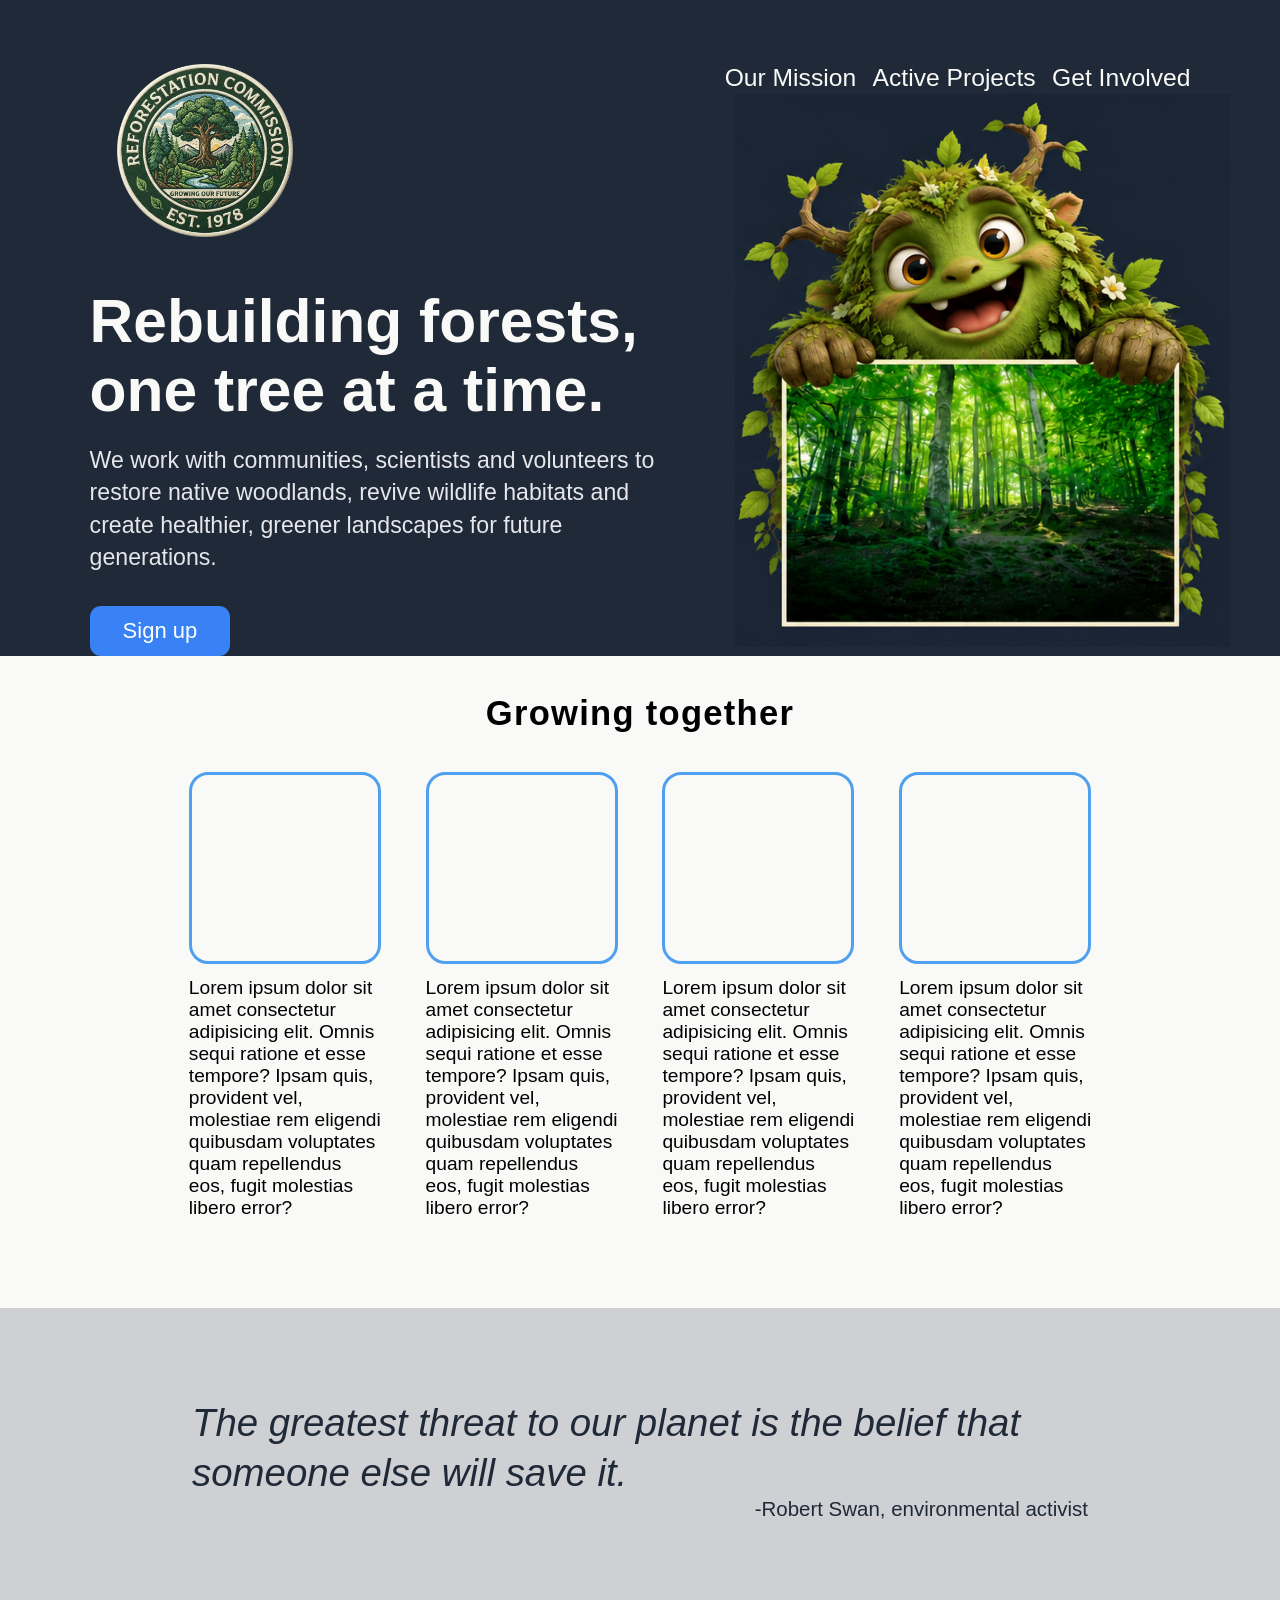
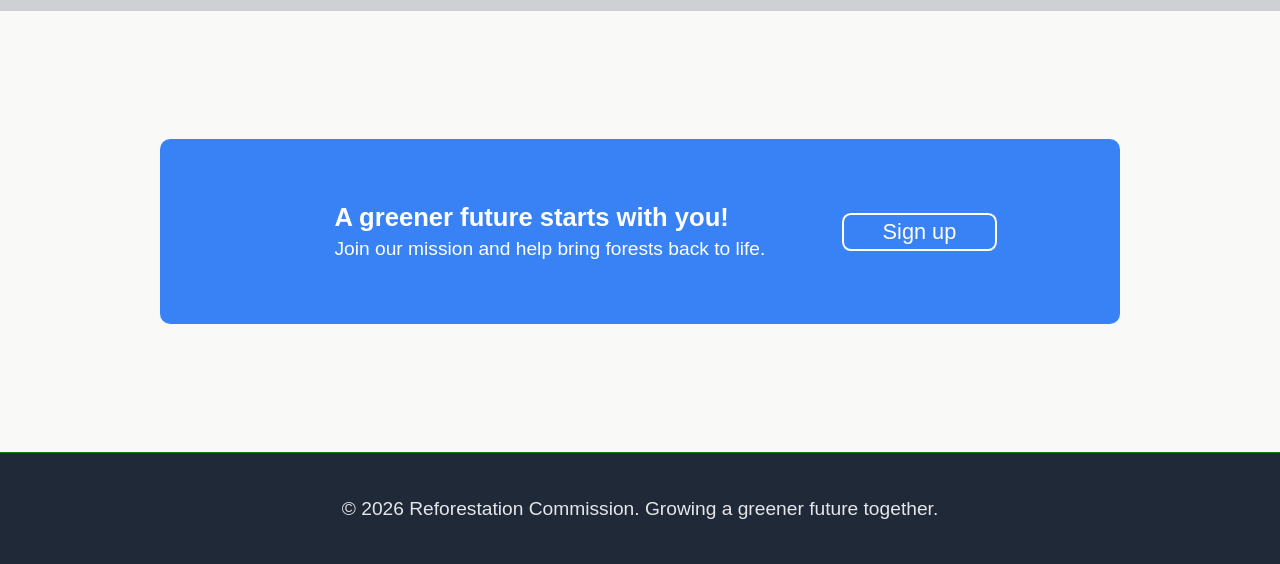
==== index.html @ 8db325bd "Push the thing forward another bit" ====
<!DOCTYPE html>
<html lang="en">

    <head>
        <meta charset="UTF-8">
        <meta name="viewport" content="width=device-width, initial-scale=1.0">
        <title>Document</title>
        <!-- <link rel="preconnect" href="https://fonts.googleapis.com">
        <link rel="preconnect" href="https://fonts.gstatic.com" crossorigin>
        <link href="https://fonts.googleapis.com/css2?family=Roboto:wght@400;800&display=optional" rel="stylesheet"> -->
        <link rel="stylesheet" href="style.css">
    </head>

    <body>
        <div class="page">
            <div class="top">
                <header class="site-header">
                    <div class="logo"><img src="IMG/logoCropped.png" alt="fake logo of 'Reforestation Commission'"
                            width="666" height="655"></div>
                    <div class="links">
                        <ul>
                            <li><a href="#">Our Mission</a></li>
                            <li><a href="#">Active Projects</a></li>
                            <li><a href="#">Get Involved</a></li>
                        </ul>
                    </div>
                </header>
                <div class="hero">
                    <div class="hero-left">
                        <div class="largeText">Rebuilding forests,<br> one tree at a time.</div>
                        <div class="smallText">We work with communities, scientists and volunteers to restore native
                            woodlands, revive wildlife habitats and create healthier, greener landscapes for future
                            generations.
                        </div>
                        <div class="blueButton">
                            <button type="button">Sign up</button>
                        </div>
                    </div>
                    <div class="hero-right"><img src="IMG/monsterWhiteFrame.png" alt="green friendly monster">
                    </div>
                </div>
            </div>
            <div class="factCards">
                <div class="factHeading">Growing together</div>
                <div class="CDlower">
                    <div class="cardDescr">
                        <div class="CDpix"></div>
                        <div class="CDdescr">Lorem ipsum dolor sit amet consectetur adipisicing elit. Omnis sequi ratione et esse tempore? Ipsam quis, provident vel, molestiae rem eligendi quibusdam voluptates quam repellendus eos, fugit molestias libero error?</div>
                    </div>
                     <div class="cardDescr">
                        <div class="CDpix"></div>
                        <div class="CDdescr">Lorem ipsum dolor sit amet consectetur adipisicing elit. Omnis sequi ratione et esse tempore? Ipsam quis, provident vel, molestiae rem eligendi quibusdam voluptates quam repellendus eos, fugit molestias libero error?</div>
                    </div> <div class="cardDescr">
                        <div class="CDpix"></div>
                        <div class="CDdescr">Lorem ipsum dolor sit amet consectetur adipisicing elit. Omnis sequi ratione et esse tempore? Ipsam quis, provident vel, molestiae rem eligendi quibusdam voluptates quam repellendus eos, fugit molestias libero error?</div>
                    </div> <div class="cardDescr">
                        <div class="CDpix"></div>
                        <div class="CDdescr">Lorem ipsum dolor sit amet consectetur adipisicing elit. Omnis sequi ratione et esse tempore? Ipsam quis, provident vel, molestiae rem eligendi quibusdam voluptates quam repellendus eos, fugit molestias libero error?</div>
                    </div>
                </div>
            </div>
            <div class="quote">
               <div class="quoteMiddle">
                   <div class="quoteText">The greatest threat to our planet is the belief that someone else will save it.</div>
                   <div class="quoteAuthor">-Robert Swan, environmental activist</div>
               </div>
            </div>
            <div class="call2action">
                <div class="blueRectangle">
                    <div class="call2ActText">
                        <div class="call1">A greener future starts with you!</div>
                        <div class="call2">Join our mission and help bring forests back to life.</div>
                    </div>
                    <div class="blueButton"><button type="button" class="cta-btn">Sign up</button></div>
                </div>
            </div>
            <div class="footer">
                <div class="footerText">© 2026 Reforestation Commission. Growing a greener future together.</div>
            </div>
        </div>
    </body>

</html>
---- style.css ----
*,
*::before,
*::after {
    box-sizing: border-box;
}

body, .page, .top, .site-header, .hero, .hero-left, .hero-right, .links, .links ul, .blueButton, .logo, .factCards, .quote, .quoteText, .quoteAuthor, .quoteMiddle, .call2action, .footer, .blueRectangle, .call2ActText, .factHeading, .cardDescr, .CDpix, .CDdescr, .CDlower  {
    display: flex;
}

.page, .top, .quoteMiddle, .hero-left, .call2ActText, .factCards, .cardDescr {
    flex-direction: column;
}

body {
    justify-content: center;
    margin: auto;
    background-color: green;
    font-family: Roboto, sans-serif;
}

button {
    white-space: nowrap;
    background-color: transparent;
    font-weight: 500;
}

.page {
    width: 100%;
    max-width: 1400px;
    min-width: 0;
}

.top {
    container: top / inline-size;
    position: relative;
    width: 100%;
    max-width: 1400px;
    background-color: #1F2937;
    padding: 5% 7% 0%;
}

.site-header,
.hero {
    justify-content: space-between;
}

.hero {
    align-items: flex-start;
    padding: 4.5cqw 0 0;
}

.hero-left {
    width: 55%;
}

.hero-right {
    justify-content: center;
    align-items: center;
    margin-top: -17.5cqw;
    width: 45%;
    height: auto;
}

.hero-right img {
    max-width: 100%;
    height: auto;
    display: block;
    margin-left: 7.2cqw;
}

.links {
    justify-content: flex-end;
    width: 50%;
}

.links ul {
    margin: 0;
    padding: 0;
    list-style-type: none;
    gap: 1.5cqw;
}

.links li {
    font-size: 2.24cqw;
}

.links a {
    text-decoration: none;
    color: #F9FAF8;
    white-space: nowrap;
}

.links a:hover {
    text-decoration: underline;
    text-decoration-color: rgb(74, 222, 128);
}

.blueButton {
    display: flex;
}

.blueButton button {
    font-family: inherit;
    background-color: #3882F6;
    color: white;
    padding: 1.1cqw 3cqw;
    font-size: 2cqw;
    margin-top: 1.3cqw;
    border-radius: 1cqw;
    border: 0;
}

.blueButton .cta-btn {
    border: 0.2cqw solid white;
    font-size: 1.7cqw;
    margin: 1cqw;
    padding: 0.3cqw 3cqw;
    border-radius: 0.7cqw;
}

.blueButton button:hover {
    background-color: #50A0F0;
}

.largeText,
.smallText {
    padding-bottom: 1.65cqw;
}

.largeText {
    font-size: 5.5cqw;
    font-weight: 800;
    width: 100%;
    color: #F9FAF8;
    line-height: 1.15;
}

.smallText {
    font-size: 2.1cqw;
    color: #E5E7EB;
    width: 100%;
    line-height: 1.4;
}

.logo {
    justify-content: flex-start;
    width: 50%;
    height: auto;
    padding: 0 2.5cqw;
}

.logo img {
    width: 16cqw;
    height: auto;
}

.factCards, .quote, .call2action, .footer {
    position: relative;
    width: 100%;
    max-width: 1400px;
}

.factCards, .call2action {
    background-color: #F9FAF8;
}

.factCards {
    container: factCards / inline-size;
}

.factHeading {
    font-size: 2.7cqw;
    font-weight: 900;
    justify-content: center;
    align-items:flex-start;
    margin: 3cqw 0;
    letter-spacing: 0.1cqw;
}

.CDlower {
    justify-content: center;
    gap: 3.5cqw;width: 100%;
    margin-bottom: 7cqw;
}

.cardDescr {
    width: 15cqw;
    gap: 1cqw;
}

.CDpix {
    aspect-ratio: 1 / 1;
    width: 100%;
    border: 0.3cqw solid #50A0F0;
    border-radius: 1.5cqw;
    overflow: hidden;
}

.CDdescr {
    font-size: 1.5cqw;
    text-align: left;
}

.quote {
    container: factCards / inline-size;
    background-color: #cfd0d3;
    color: #1F2937;
}

.quoteText {
    font-weight: 300;
    font-style: italic;
    font-size: 3cqw;
    line-height: 1.3;
}

.quoteAuthor {
    font-weight: 500;
    font-size: 1.6cqw;
    justify-content: flex-end;
}

.quoteMiddle {
    width: 70cqw;
    justify-content: center;
    align-content: center;
    margin: 7cqw auto;
}

.call2action {
    container: call2action / inline-size;
}

.call1, .call2 {color: white;}

.call1 {
    font-size: 2cqw;
    font-weight: 700;
}

.call2 {
    font-size: 1.5cqw;
    font-weight: 300;
}

.call2ActText {
    padding: 5cqw;
    gap: 0.5cqw;
}

.blueRectangle {
    background-color: #3882F6;
    width: 75cqw;
    margin: 10cqw auto;
    justify-content: center;
    align-items: center;
    border-radius: 0.8cqw;
}

.footer {
    container: footer / inline-size;
    background-color: #1F2937;
    justify-content: center;
    align-items: center;
}

.footerText {
    font-size: 1.5cqw;
    padding: 3.5cqw 0;
    color: #E5E7EB;
}
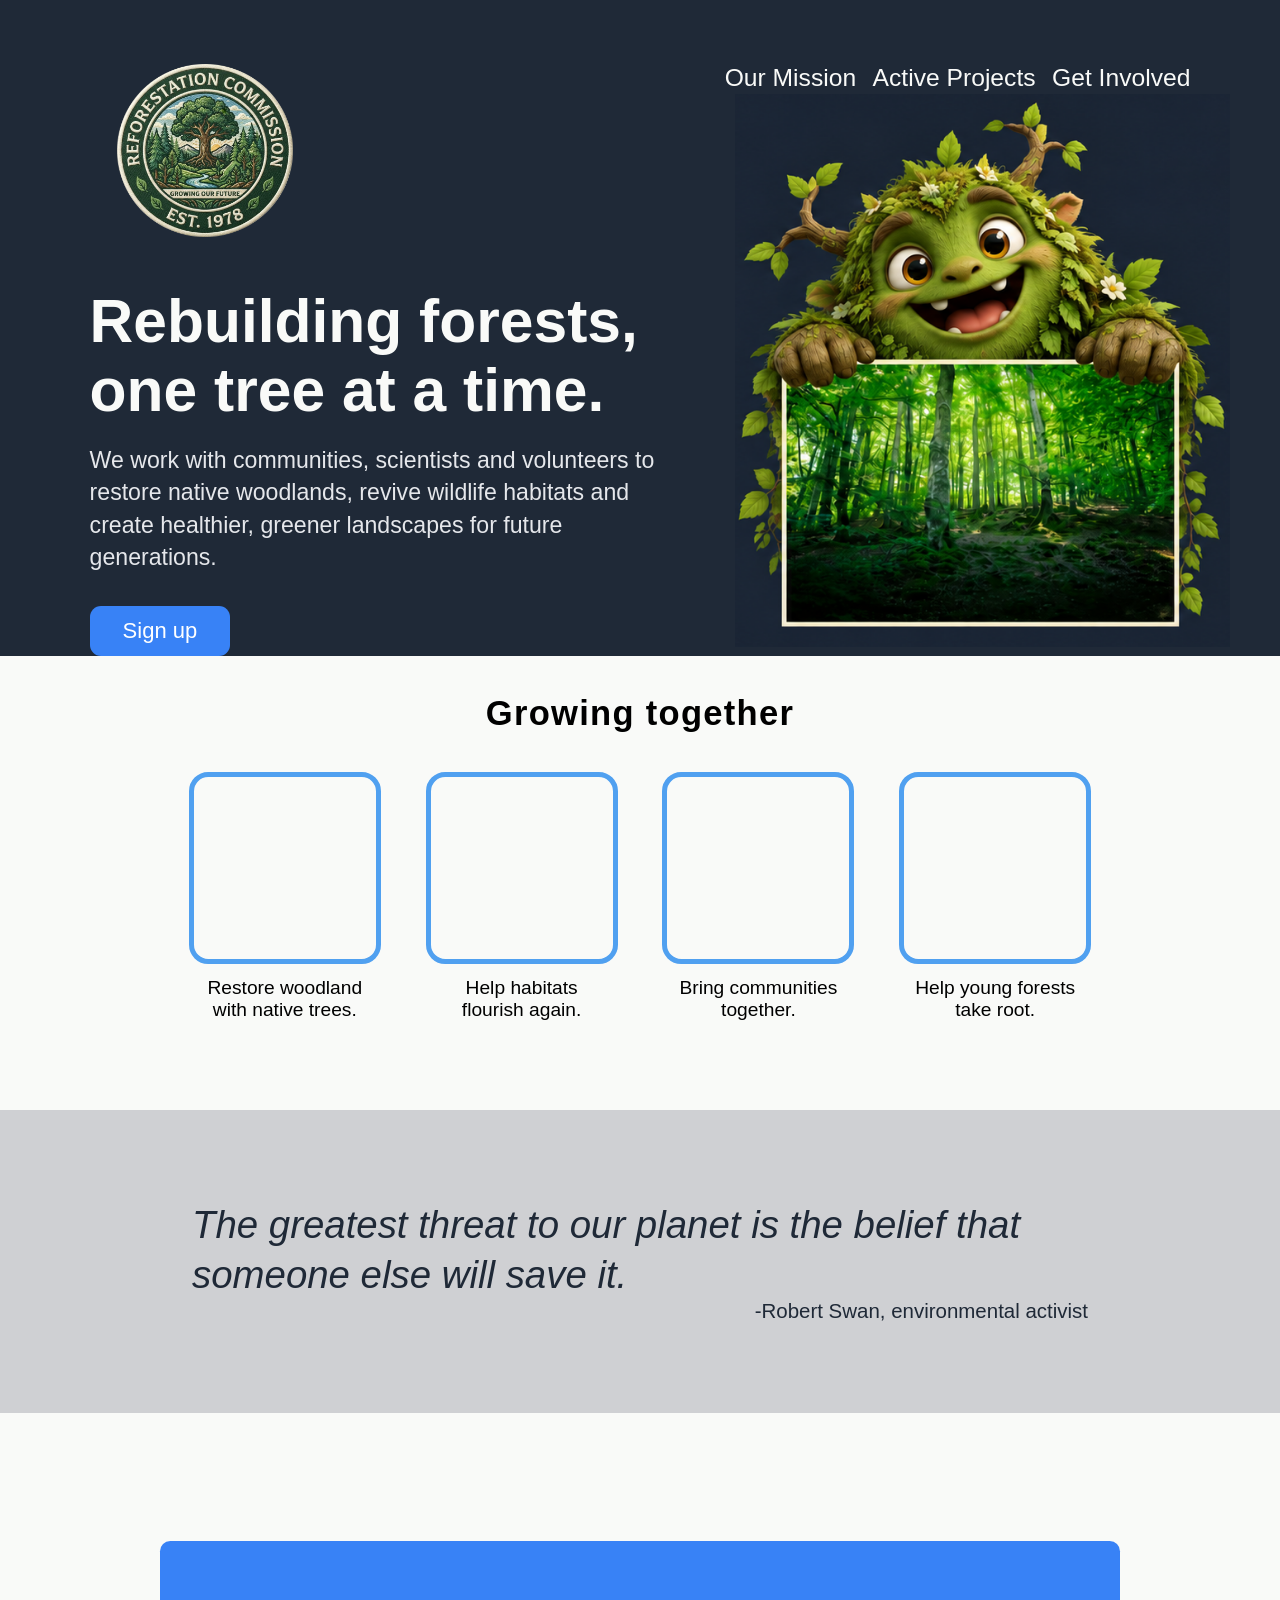
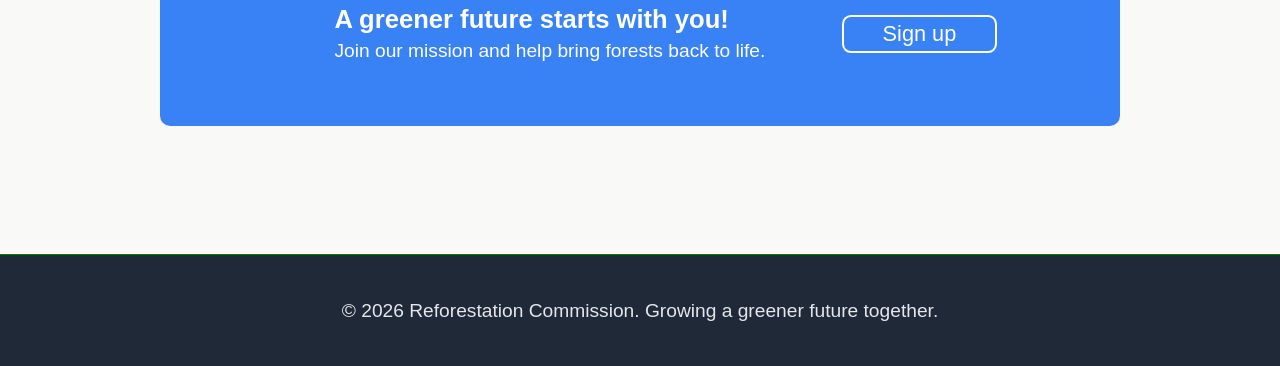
==== commit 8c428b07: "Ok, some more changes." ====
--- a/index.html
+++ b/index.html
@@ -45,17 +45,17 @@
                 <div class="CDlower">
                     <div class="cardDescr">
                         <div class="CDpix"></div>
-                        <div class="CDdescr">Lorem ipsum dolor sit amet consectetur adipisicing elit. Omnis sequi ratione et esse tempore? Ipsam quis, provident vel, molestiae rem eligendi quibusdam voluptates quam repellendus eos, fugit molestias libero error?</div>
+                        <div class="CDdescr">Restore woodland with native trees.</div>
                     </div>
                      <div class="cardDescr">
                         <div class="CDpix"></div>
-                        <div class="CDdescr">Lorem ipsum dolor sit amet consectetur adipisicing elit. Omnis sequi ratione et esse tempore? Ipsam quis, provident vel, molestiae rem eligendi quibusdam voluptates quam repellendus eos, fugit molestias libero error?</div>
+                        <div class="CDdescr">Help habitats flourish&nbsp;again.</div>
                     </div> <div class="cardDescr">
                         <div class="CDpix"></div>
-                        <div class="CDdescr">Lorem ipsum dolor sit amet consectetur adipisicing elit. Omnis sequi ratione et esse tempore? Ipsam quis, provident vel, molestiae rem eligendi quibusdam voluptates quam repellendus eos, fugit molestias libero error?</div>
+                        <div class="CDdescr">Bring communities together.</div>
                     </div> <div class="cardDescr">
                         <div class="CDpix"></div>
-                        <div class="CDdescr">Lorem ipsum dolor sit amet consectetur adipisicing elit. Omnis sequi ratione et esse tempore? Ipsam quis, provident vel, molestiae rem eligendi quibusdam voluptates quam repellendus eos, fugit molestias libero error?</div>
+                        <div class="CDdescr">Help young forests take root.</div>
                     </div>
                 </div>
             </div>
--- a/style.css
+++ b/style.css
@@ -192,14 +192,14 @@
 .CDpix {
     aspect-ratio: 1 / 1;
     width: 100%;
-    border: 0.3cqw solid #50A0F0;
+    border: 0.4cqw solid #50A0F0;
     border-radius: 1.5cqw;
     overflow: hidden;
 }
 
 .CDdescr {
     font-size: 1.5cqw;
-    text-align: left;
+    text-align: center;
 }
 
 .quote {
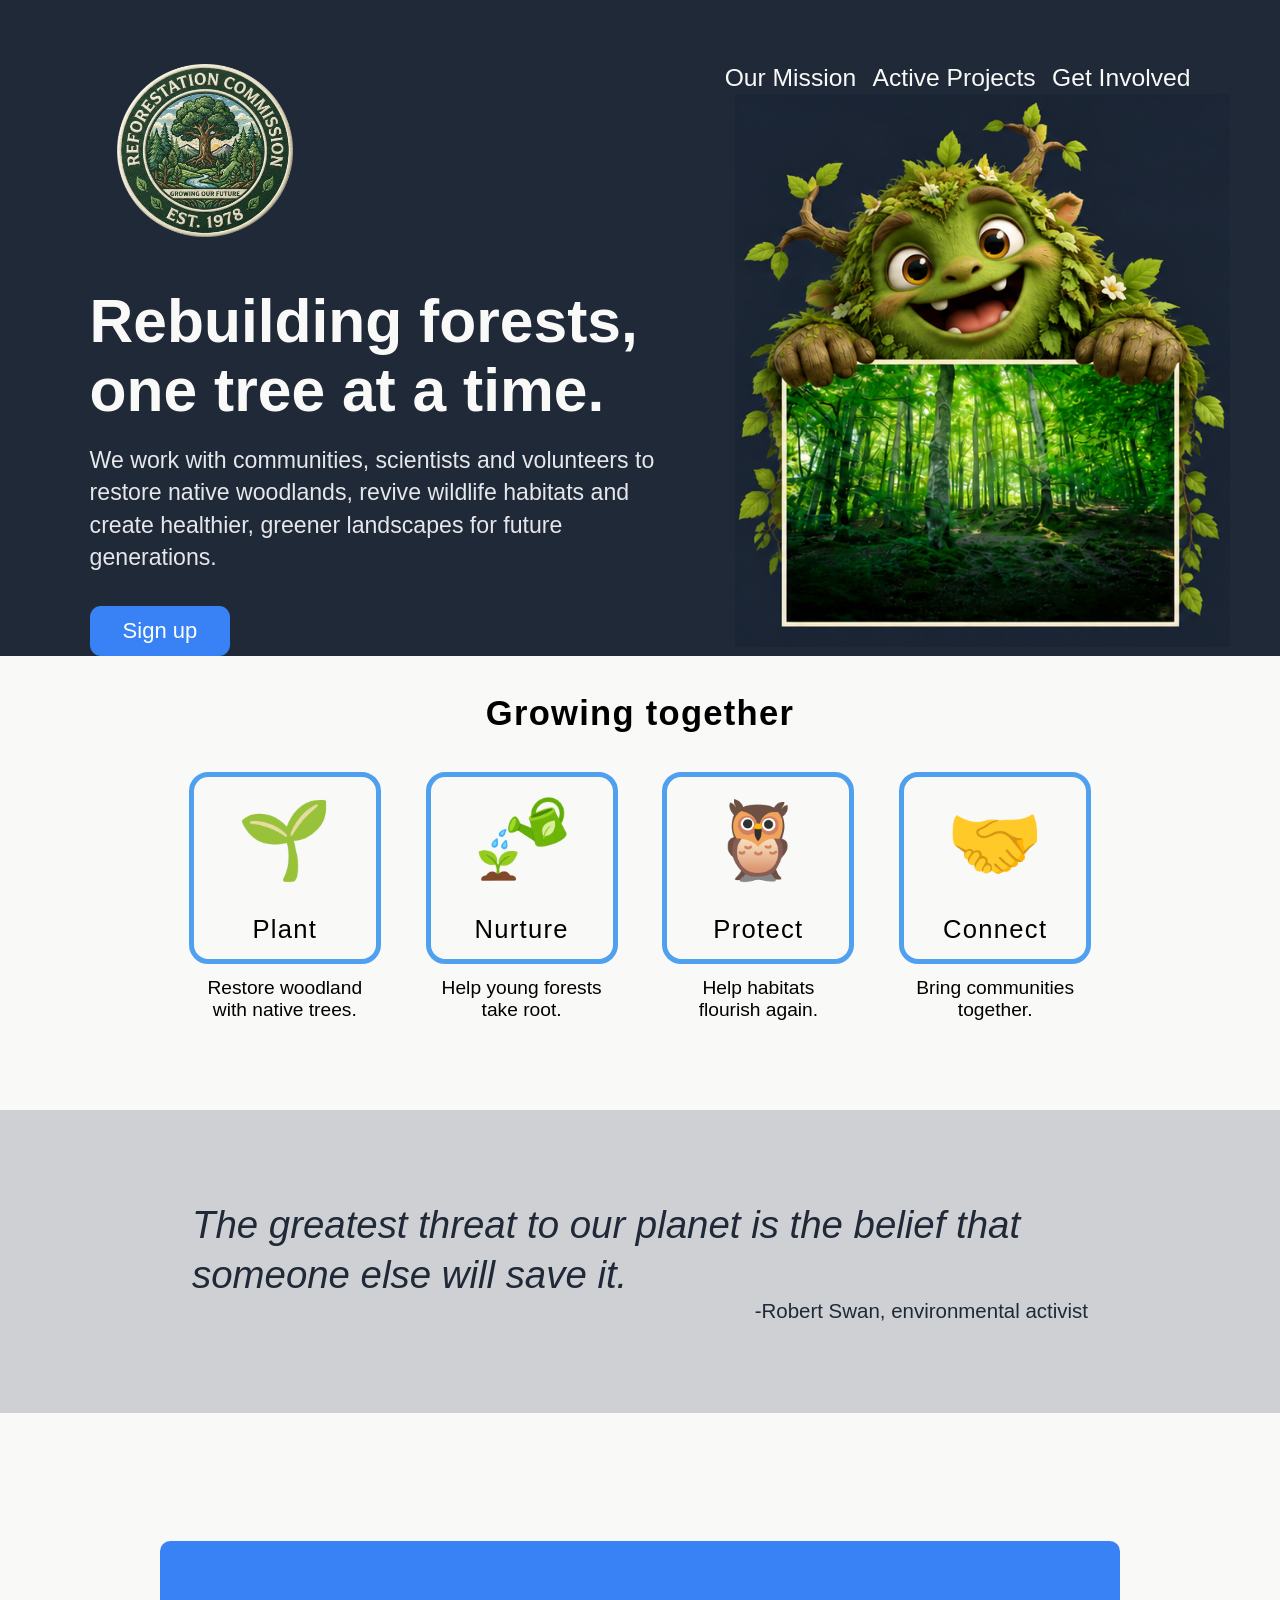
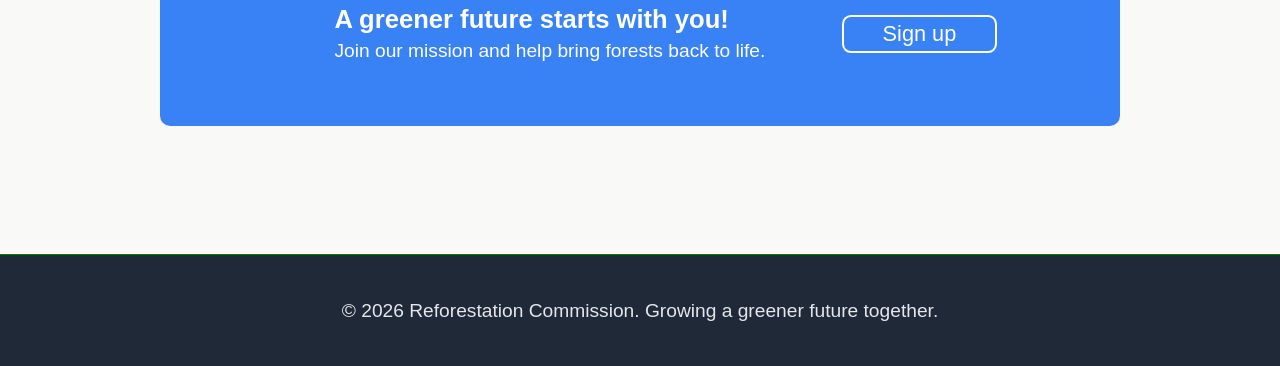
==== commit 56be6482: "Fix format of "Nurture" info-card The purpose: to make it consistent with generic icons used in the " ====
--- a/index.html
+++ b/index.html
@@ -44,19 +44,34 @@
                 <div class="factHeading">Growing together</div>
                 <div class="CDlower">
                     <div class="cardDescr">
-                        <div class="CDpix"></div>
+                        <div class="CDpix">
+                            <div class="icon">🌱️</div>
+                            <div class="text">Plant</div>
+                        </div>
                         <div class="CDdescr">Restore woodland with native trees.</div>
                     </div>
-                     <div class="cardDescr">
-                        <div class="CDpix"></div>
-                        <div class="CDdescr">Help habitats flourish&nbsp;again.</div>
-                    </div> <div class="cardDescr">
-                        <div class="CDpix"></div>
-                        <div class="CDdescr">Bring communities together.</div>
-                    </div> <div class="cardDescr">
-                        <div class="CDpix"></div>
+                    <div class="cardDescr">
+                        <div class="CDpix">
+                            <div class="icon"><img src="IMG/watering.png" alt="Nurturing Seedling with Watering Can - Icon" width="1254" height="1254"></div>
+                            <div class="text">Nurture</div>
+                        </div>
                         <div class="CDdescr">Help young forests take root.</div>
                     </div>
+                    <div class="cardDescr">
+                        <div class="CDpix">
+                            <div class="icon">🦉️</div>
+                            <div class="text">Protect</div>
+                        </div>
+                        <div class="CDdescr">Help habitats flourish&nbsp;again.</div>
+                    </div> 
+                    <div class="cardDescr">
+                        <div class="CDpix">
+                            <div class="icon">🤝️</div>
+                            <div class="text">Connect</div>
+                        </div>
+                        <div class="CDdescr">Bring communities together.</div>
+                    </div> 
+                    
                 </div>
             </div>
             <div class="quote">
--- a/style.css
+++ b/style.css
@@ -4,11 +4,11 @@
     box-sizing: border-box;
 }
 
-body, .page, .top, .site-header, .hero, .hero-left, .hero-right, .links, .links ul, .blueButton, .logo, .factCards, .quote, .quoteText, .quoteAuthor, .quoteMiddle, .call2action, .footer, .blueRectangle, .call2ActText, .factHeading, .cardDescr, .CDpix, .CDdescr, .CDlower  {
+body, .page, .top, .site-header, .hero, .hero-left, .hero-right, .links, .links ul, .blueButton, .logo, .factCards, .quote, .quoteText, .quoteAuthor, .quoteMiddle, .call2action, .footer, .blueRectangle, .call2ActText, .factHeading, .cardDescr, .CDpix, .CDdescr, .CDlower, .CDpix .icon, .CDpix .text  {
     display: flex;
 }
 
-.page, .top, .quoteMiddle, .hero-left, .call2ActText, .factCards, .cardDescr {
+.page, .top, .quoteMiddle, .hero-left, .call2ActText, .factCards, .cardDescr, .CDpix {
     flex-direction: column;
 }
 
@@ -195,6 +195,31 @@
     border: 0.4cqw solid #50A0F0;
     border-radius: 1.5cqw;
     overflow: hidden;
+    gap: 1cqw;
+}
+
+.CDpix .icon {
+    flex: 0 0 9cqw;
+    width: 9cqw;
+    align-self: center;
+    font-size: 6cqw;
+    line-height: 1;
+    justify-content: center;
+    align-items: center;
+    margin: 0.4cqw 0;
+}
+
+.CDpix .icon img {
+    width: 100%;
+    height: auto;
+}
+
+.CDpix .text {
+    justify-content: center;
+    align-content: center;
+    font-size: 2cqw;
+    font-weight: 500;
+    letter-spacing: 0.1cqw;
 }
 
 .CDdescr {
@@ -203,7 +228,7 @@
 }
 
 .quote {
-    container: factCards / inline-size;
+    container: quote / inline-size;
     background-color: #cfd0d3;
     color: #1F2937;
 }
@@ -269,5 +294,4 @@
     font-size: 1.5cqw;
     padding: 3.5cqw 0;
     color: #E5E7EB;
-}
-
+}
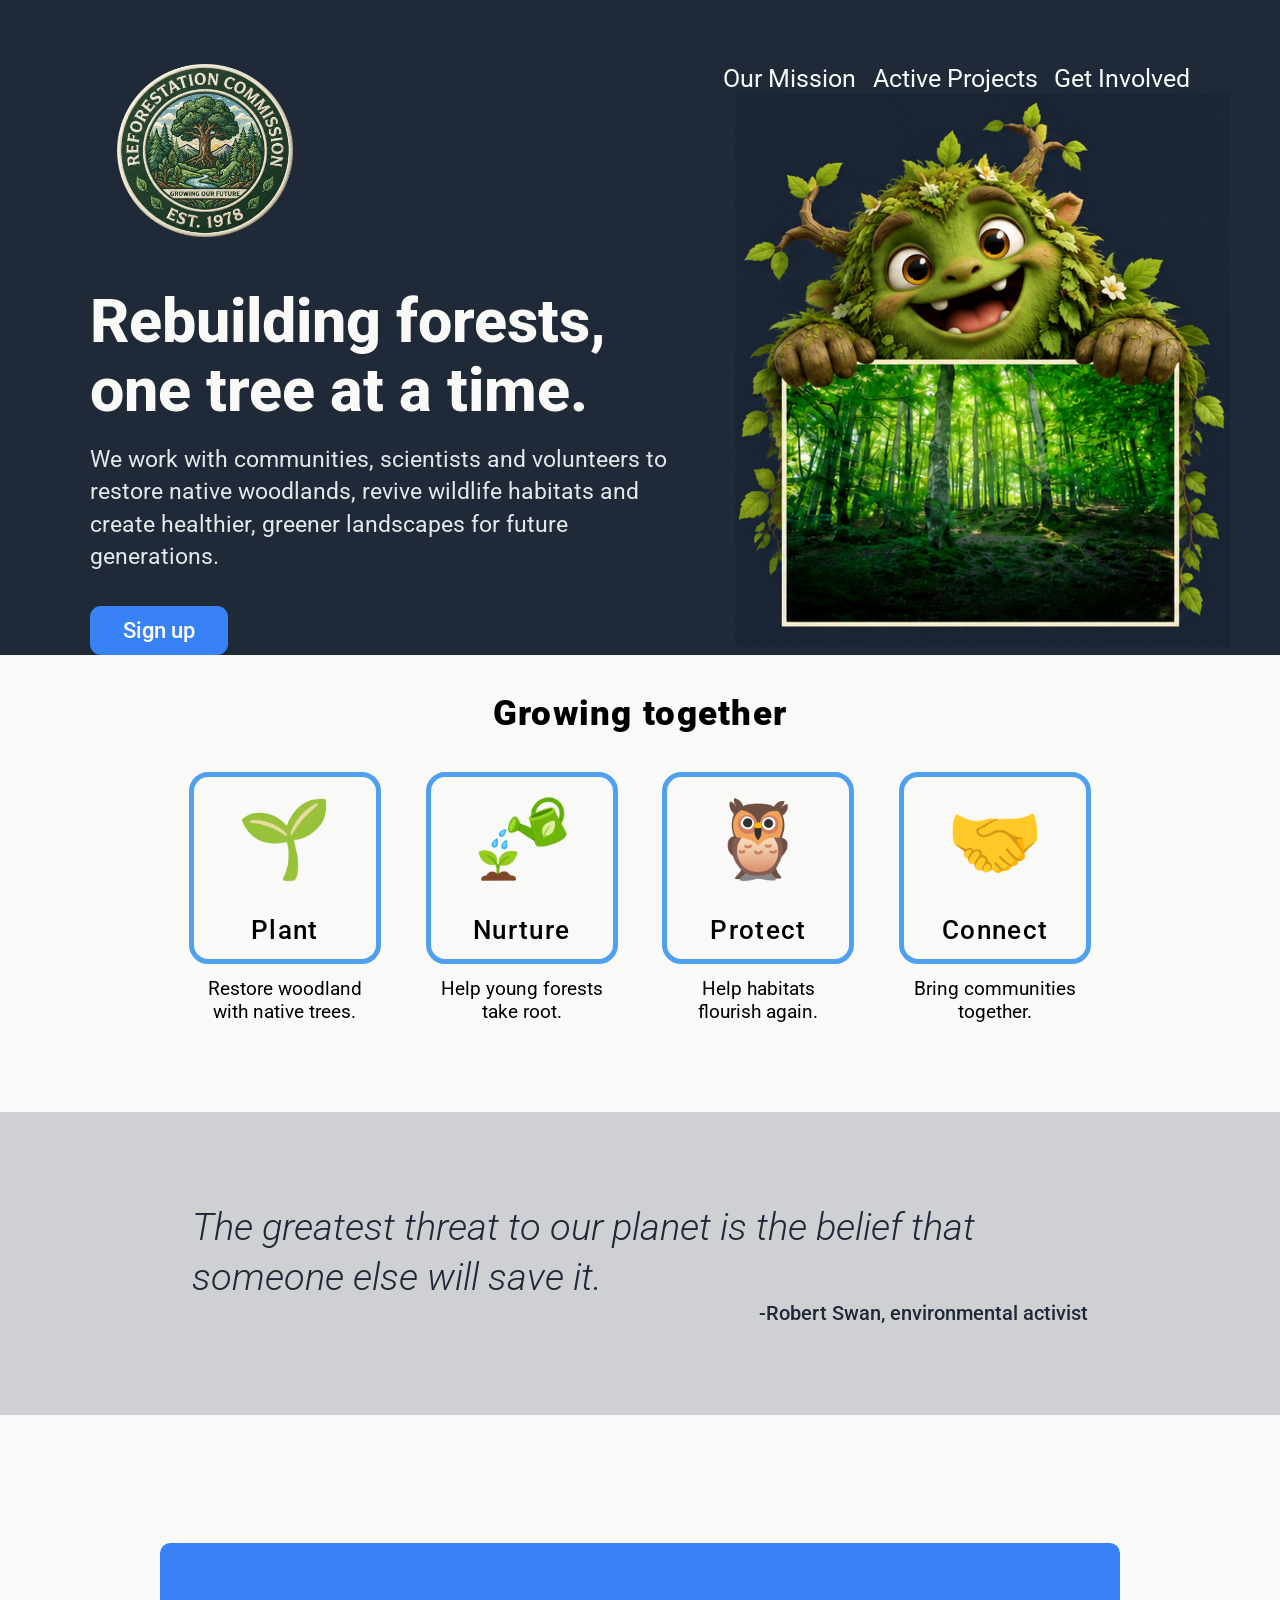
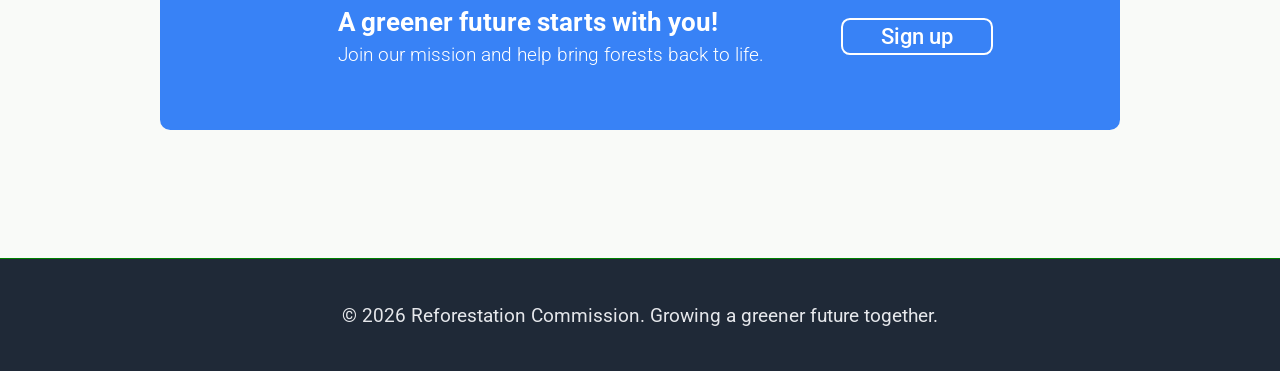
==== commit e26691df: "FINISH THE COMPLETE 'BEFORE BREAKPOINTS' STAGE Now, the only thing remaining is implementing respons" ====
--- a/index.html
+++ b/index.html
@@ -4,94 +4,95 @@
     <head>
         <meta charset="UTF-8">
         <meta name="viewport" content="width=device-width, initial-scale=1.0">
-        <title>Document</title>
+        <title>Reforestation Commission | Rebuilding Forests</title>
         <!-- <link rel="preconnect" href="https://fonts.googleapis.com">
         <link rel="preconnect" href="https://fonts.gstatic.com" crossorigin>
         <link href="https://fonts.googleapis.com/css2?family=Roboto:wght@400;800&display=optional" rel="stylesheet"> -->
+        <link rel="preload" href="./fonts/roboto-variable-latin.woff2" as="font" type="font/woff2" crossorigin>
         <link rel="stylesheet" href="style.css">
     </head>
 
     <body>
         <div class="page">
-            <div class="top">
-                <header class="site-header">
-                    <div class="logo"><img src="IMG/logoCropped.png" alt="fake logo of 'Reforestation Commission'"
-                            width="666" height="655"></div>
-                    <div class="links">
-                        <ul>
-                            <li><a href="#">Our Mission</a></li>
-                            <li><a href="#">Active Projects</a></li>
-                            <li><a href="#">Get Involved</a></li>
-                        </ul>
-                    </div>
-                </header>
-                <div class="hero">
+            <header class="site-header">
+                <div class="logo"><img src="IMG/logoCropped.png" alt="Reforestation Commission"
+                        width="666" height="655"></div>
+                <nav class="links" aria-label="Main navigation">
+                    <ul>
+                        <li><a href="#">Our Mission</a></li>
+                        <li><a href="#">Active Projects</a></li>
+                        <li><a href="#">Get Involved</a></li>
+                    </ul>
+                </nav>
+            </header>
+            <main class="main-content">
+                <section class="hero">
                     <div class="hero-left">
-                        <div class="largeText">Rebuilding forests,<br> one tree at a time.</div>
-                        <div class="smallText">We work with communities, scientists and volunteers to restore native
+                        <h1 class="largeText">Rebuilding forests,<br> one tree at a time.</h1>
+                        <p class="smallText">We work with communities, scientists and volunteers to restore native
                             woodlands, revive wildlife habitats and create healthier, greener landscapes for future
                             generations.
-                        </div>
+                        </p>
                         <div class="blueButton">
                             <button type="button">Sign up</button>
                         </div>
                     </div>
-                    <div class="hero-right"><img src="IMG/monsterWhiteFrame.png" alt="green friendly monster">
+                    <div class="hero-right"><img src="IMG/monsterWhiteFrame.png" alt="Friendly green forest mascot" width="599" height="669">
                     </div>
-                </div>
-            </div>
-            <div class="factCards">
-                <div class="factHeading">Growing together</div>
-                <div class="CDlower">
-                    <div class="cardDescr">
-                        <div class="CDpix">
-                            <div class="icon">🌱️</div>
-                            <div class="text">Plant</div>
+                </section>
+                <section class="factCards" aria-labelledby="facts-heading">
+                    <h2 class="factHeading" id="facts-heading">Growing together</h2>
+                    <ul class="CDlower">
+                        <li class="cardDescr">
+                            <div class="CDpix">
+                                <div class="icon" aria-hidden="true">🌱️</div>
+                                <h3 class="text">Plant</h3>
+                            </div>
+                            <p class="CDdescr">Restore woodland with native trees.</p>
+                        </li>
+                        <li class="cardDescr">
+                            <div class="CDpix">
+                                <div class="icon"><img src="IMG/watering.png" alt="" width="1254" height="1254"></div>
+                                <h3 class="text">Nurture</h3>
+                            </div>
+                            <p class="CDdescr">Help young forests take root.</p>
+                        </li>
+                        <li class="cardDescr">
+                            <div class="CDpix">
+                                <div class="icon" aria-hidden="true">🦉️</div>
+                                <h3 class="text">Protect</h3>
+                            </div>
+                            <p class="CDdescr">Help habitats flourish&nbsp;again.</p>
+                        </li>
+                        <li class="cardDescr">
+                            <div class="CDpix">
+                                <div class="icon" aria-hidden="true">🤝️</div>
+                                <h3 class="text">Connect</h3>
+                            </div>
+                            <p class="CDdescr">Bring communities together.</p>
+                        </li>
+                
+                    </ul>
+                </section>
+                <section class="quote" aria-label="Environmental inspiration">
+                   <figure class="quoteMiddle">
+                       <blockquote class="quoteText">The greatest threat to our planet is the belief that someone else will save it.</blockquote>
+                       <figcaption class="quoteAuthor">-Robert Swan, environmental activist</figcaption>
+                   </figure>
+                </section>
+                <section class="call2action" aria-labelledby="cta-heading">
+                    <div class="blueRectangle">
+                        <div class="call2ActText">
+                            <h2 class="call1" id="cta-heading">A greener future starts with you!</h2>
+                            <p class="call2">Join our mission and help bring forests back to life.</p>
                         </div>
-                        <div class="CDdescr">Restore woodland with native trees.</div>
+                        <div class="blueButton"><button type="button" class="cta-btn">Sign up</button></div>
                     </div>
-                    <div class="cardDescr">
-                        <div class="CDpix">
-                            <div class="icon"><img src="IMG/watering.png" alt="Nurturing Seedling with Watering Can - Icon" width="1254" height="1254"></div>
-                            <div class="text">Nurture</div>
-                        </div>
-                        <div class="CDdescr">Help young forests take root.</div>
-                    </div>
-                    <div class="cardDescr">
-                        <div class="CDpix">
-                            <div class="icon">🦉️</div>
-                            <div class="text">Protect</div>
-                        </div>
-                        <div class="CDdescr">Help habitats flourish&nbsp;again.</div>
-                    </div> 
-                    <div class="cardDescr">
-                        <div class="CDpix">
-                            <div class="icon">🤝️</div>
-                            <div class="text">Connect</div>
-                        </div>
-                        <div class="CDdescr">Bring communities together.</div>
-                    </div> 
-                    
-                </div>
-            </div>
-            <div class="quote">
-               <div class="quoteMiddle">
-                   <div class="quoteText">The greatest threat to our planet is the belief that someone else will save it.</div>
-                   <div class="quoteAuthor">-Robert Swan, environmental activist</div>
-               </div>
-            </div>
-            <div class="call2action">
-                <div class="blueRectangle">
-                    <div class="call2ActText">
-                        <div class="call1">A greener future starts with you!</div>
-                        <div class="call2">Join our mission and help bring forests back to life.</div>
-                    </div>
-                    <div class="blueButton"><button type="button" class="cta-btn">Sign up</button></div>
-                </div>
-            </div>
-            <div class="footer">
-                <div class="footerText">© 2026 Reforestation Commission. Growing a greener future together.</div>
-            </div>
+                </section>
+            </main>
+            <footer class="footer">
+                <p class="footerText">© 2026 Reforestation Commission. Growing a greener future together.</p>
+            </footer>
         </div>
     </body>
 
--- a/style.css
+++ b/style.css
@@ -1,15 +1,46 @@
+@font-face {
+    font-family: "Roboto";
+    src: url("./fonts/roboto-variable-latin.woff2")
+         format("woff2");
+    font-style: normal;
+    font-weight: 100 900;
+    font-display: block;
+}
+
+@font-face {
+    font-family: "Roboto";
+    src: url("./fonts/roboto-variable-italic-latin.woff2")
+         format("woff2");
+    font-style: italic;
+    font-weight: 100 900;
+    font-display: block;
+}
+
 *,
 *::before,
 *::after {
     box-sizing: border-box;
 }
 
-body, .page, .top, .site-header, .hero, .hero-left, .hero-right, .links, .links ul, .blueButton, .logo, .factCards, .quote, .quoteText, .quoteAuthor, .quoteMiddle, .call2action, .footer, .blueRectangle, .call2ActText, .factHeading, .cardDescr, .CDpix, .CDdescr, .CDlower, .CDpix .icon, .CDpix .text  {
+body, .page, .site-header, .hero, .hero-left, .hero-right, .links, .links ul, .blueButton, .logo, .factCards, .quote, .quoteAuthor, .quoteMiddle, .call2action, .footer, .blueRectangle, .call2ActText, .factHeading, .cardDescr, .CDpix, .CDlower, .CDpix .icon, .CDpix .text, .main-content {
     display: flex;
 }
 
-.page, .top, .quoteMiddle, .hero-left, .call2ActText, .factCards, .cardDescr, .CDpix {
+.page, .quoteMiddle, .hero-left, .call2ActText, .factCards, .cardDescr, .CDpix, .main-content {
     flex-direction: column;
+}
+
+.CDpix .text, .CDdescr, .quote, .quoteText, .largeText, .smallText, .quoteAuthor, .call1, .call2, .footerText {
+    margin: 0;
+}
+
+.CDlower {
+    justify-content: center;
+    gap: 3.5cqw;
+    width: 100%;
+    list-style: none;
+    padding: 0;
+    margin: 0 0 7cqw;
 }
 
 body {
@@ -21,7 +52,6 @@
 
 button {
     white-space: nowrap;
-    background-color: transparent;
     font-weight: 500;
 }
 
@@ -31,23 +61,28 @@
     min-width: 0;
 }
 
-.top {
-    container: top / inline-size;
-    position: relative;
-    width: 100%;
-    max-width: 1400px;
+.site-header, .hero {
+    width: 100%;
     background-color: #1F2937;
-    padding: 5% 7% 0%;
-}
-
-.site-header,
+    justify-content: space-between;
+}
+
+.site-header {
+    container: siteHeader / inline-size;
+    padding: 5% 7% 0;
+}
+
+.main-content {
+    container: mainContent / inline-size;
+    width: 100%;
+}
+
+
+
 .hero {
-    justify-content: space-between;
-}
-
-.hero {
+    container: hero / inline-size;
     align-items: flex-start;
-    padding: 4.5cqw 0 0;
+    padding: 3.87cqw 7cqw 0;
 }
 
 .hero-left {
@@ -59,13 +94,11 @@
     align-items: center;
     margin-top: -17.5cqw;
     width: 45%;
-    height: auto;
 }
 
 .hero-right img {
     max-width: 100%;
     height: auto;
-    display: block;
     margin-left: 7.2cqw;
 }
 
@@ -94,10 +127,6 @@
 .links a:hover {
     text-decoration: underline;
     text-decoration-color: rgb(74, 222, 128);
-}
-
-.blueButton {
-    display: flex;
 }
 
 .blueButton button {
@@ -146,7 +175,6 @@
 .logo {
     justify-content: flex-start;
     width: 50%;
-    height: auto;
     padding: 0 2.5cqw;
 }
 
@@ -156,7 +184,6 @@
 }
 
 .factCards, .quote, .call2action, .footer {
-    position: relative;
     width: 100%;
     max-width: 1400px;
 }
@@ -176,12 +203,6 @@
     align-items:flex-start;
     margin: 3cqw 0;
     letter-spacing: 0.1cqw;
-}
-
-.CDlower {
-    justify-content: center;
-    gap: 3.5cqw;width: 100%;
-    margin-bottom: 7cqw;
 }
 
 .cardDescr {
@@ -216,7 +237,6 @@
 
 .CDpix .text {
     justify-content: center;
-    align-content: center;
     font-size: 2cqw;
     font-weight: 500;
     letter-spacing: 0.1cqw;
@@ -249,7 +269,6 @@
 .quoteMiddle {
     width: 70cqw;
     justify-content: center;
-    align-content: center;
     margin: 7cqw auto;
 }
 
